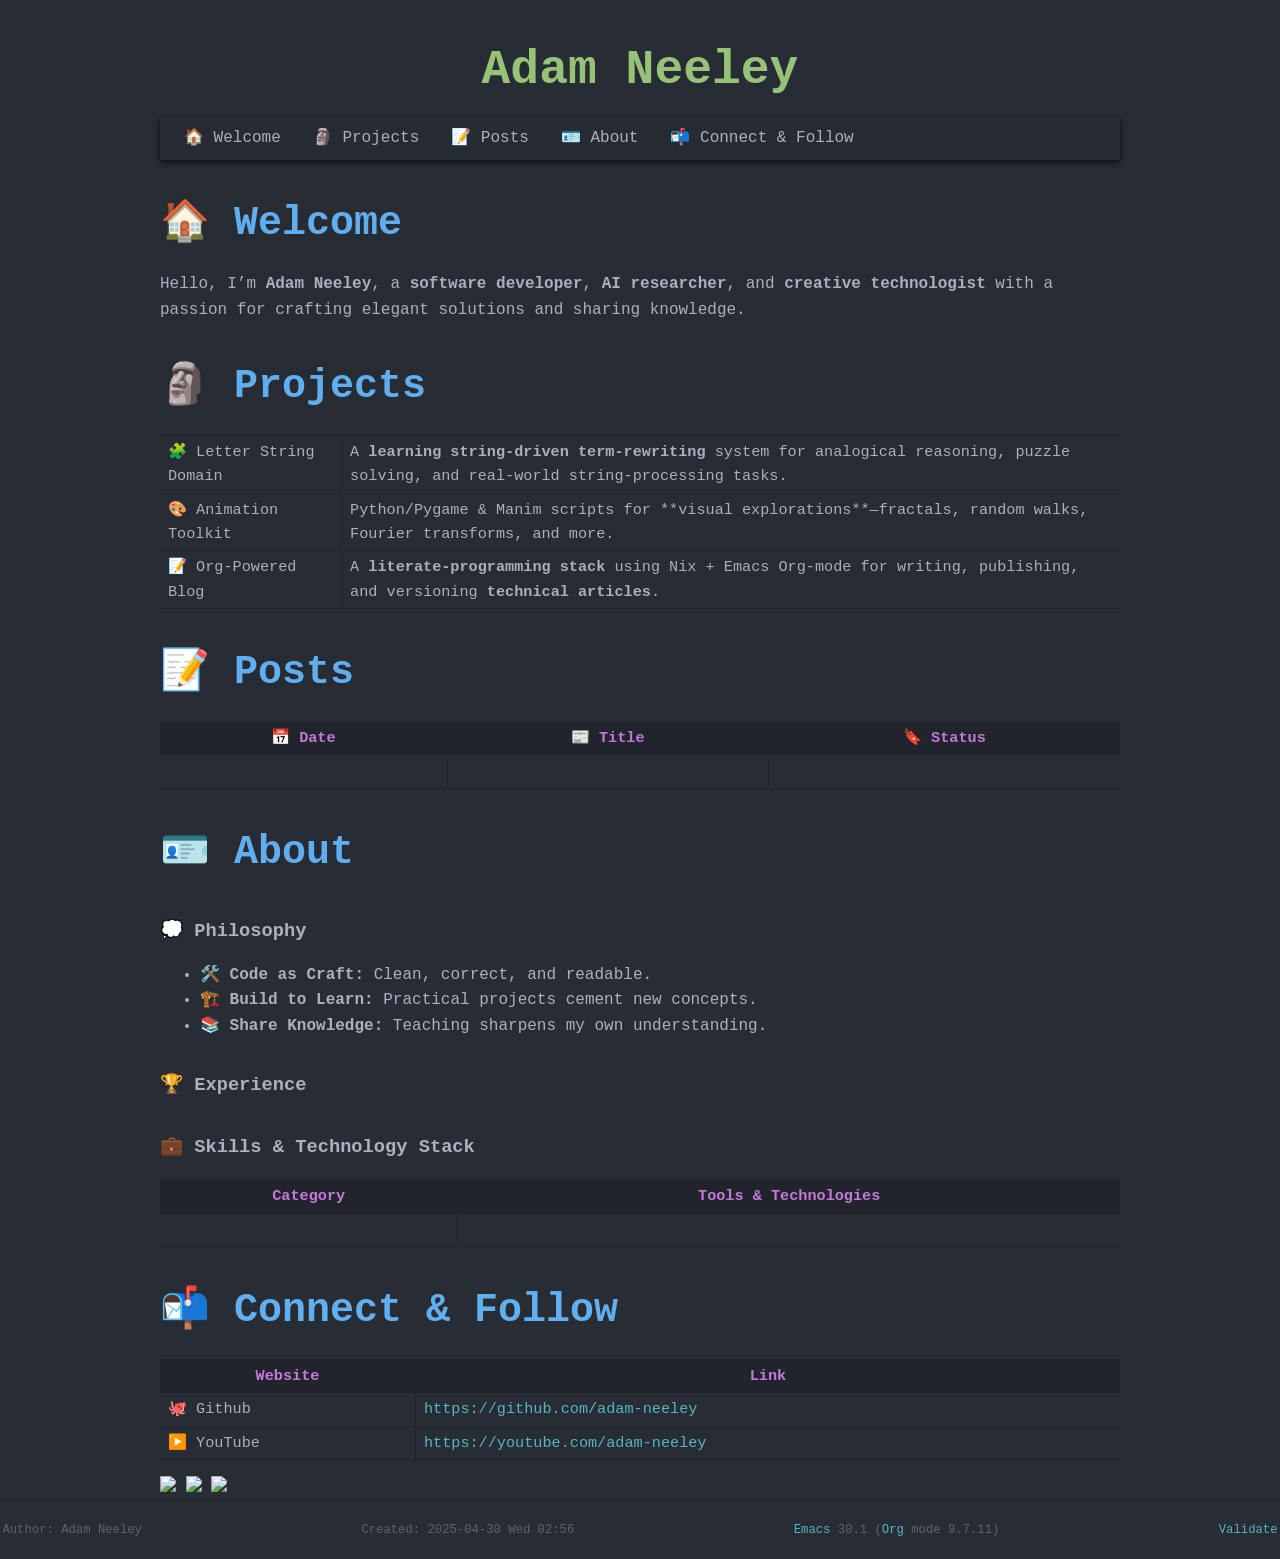
==== index.html @ ac8248bf "site: rebuild public/" ====
<?xml version="1.0" encoding="utf-8"?>
<!DOCTYPE html PUBLIC "-//W3C//DTD XHTML 1.0 Strict//EN"
"http://www.w3.org/TR/xhtml1/DTD/xhtml1-strict.dtd">
<html xmlns="http://www.w3.org/1999/xhtml" lang="en" xml:lang="en">
<head>
<!-- 2025-04-30 Wed 02:56 -->
<meta http-equiv="Content-Type" content="text/html;charset=utf-8" />
<meta name="viewport" content="width=device-width, initial-scale=1" />
<title>Adam Neeley</title>
<meta name="author" content="Adam Neeley" />
<meta name="generator" content="Org Mode" />
<style type="text/css">
  #content { max-width: 60em; margin: auto; }
  .title  { text-align: center;
             margin-bottom: .2em; }
  .subtitle { text-align: center;
              font-size: medium;
              font-weight: bold;
              margin-top:0; }
  .todo   { font-family: monospace; color: red; }
  .done   { font-family: monospace; color: green; }
  .priority { font-family: monospace; color: orange; }
  .tag    { background-color: #eee; font-family: monospace;
            padding: 2px; font-size: 80%; font-weight: normal; }
  .timestamp { color: #bebebe; }
  .timestamp-kwd { color: #5f9ea0; }
  .org-right  { margin-left: auto; margin-right: 0px;  text-align: right; }
  .org-left   { margin-left: 0px;  margin-right: auto; text-align: left; }
  .org-center { margin-left: auto; margin-right: auto; text-align: center; }
  .underline { text-decoration: underline; }
  #postamble p, #preamble p { font-size: 90%; margin: .2em; }
  p.verse { margin-left: 3%; }
  pre {
    border: 1px solid #e6e6e6;
    border-radius: 3px;
    background-color: #f2f2f2;
    padding: 8pt;
    font-family: monospace;
    overflow: auto;
    margin: 1.2em;
  }
  pre.src {
    position: relative;
    overflow: auto;
  }
  pre.src:before {
    display: none;
    position: absolute;
    top: -8px;
    right: 12px;
    padding: 3px;
    color: #555;
    background-color: #f2f2f299;
  }
  pre.src:hover:before { display: inline; margin-top: 14px;}
  /* Languages per Org manual */
  pre.src-asymptote:before { content: 'Asymptote'; }
  pre.src-awk:before { content: 'Awk'; }
  pre.src-authinfo::before { content: 'Authinfo'; }
  pre.src-C:before { content: 'C'; }
  /* pre.src-C++ doesn't work in CSS */
  pre.src-clojure:before { content: 'Clojure'; }
  pre.src-css:before { content: 'CSS'; }
  pre.src-D:before { content: 'D'; }
  pre.src-ditaa:before { content: 'ditaa'; }
  pre.src-dot:before { content: 'Graphviz'; }
  pre.src-calc:before { content: 'Emacs Calc'; }
  pre.src-emacs-lisp:before { content: 'Emacs Lisp'; }
  pre.src-fortran:before { content: 'Fortran'; }
  pre.src-gnuplot:before { content: 'gnuplot'; }
  pre.src-haskell:before { content: 'Haskell'; }
  pre.src-hledger:before { content: 'hledger'; }
  pre.src-java:before { content: 'Java'; }
  pre.src-js:before { content: 'Javascript'; }
  pre.src-latex:before { content: 'LaTeX'; }
  pre.src-ledger:before { content: 'Ledger'; }
  pre.src-lisp:before { content: 'Lisp'; }
  pre.src-lilypond:before { content: 'Lilypond'; }
  pre.src-lua:before { content: 'Lua'; }
  pre.src-matlab:before { content: 'MATLAB'; }
  pre.src-mscgen:before { content: 'Mscgen'; }
  pre.src-ocaml:before { content: 'Objective Caml'; }
  pre.src-octave:before { content: 'Octave'; }
  pre.src-org:before { content: 'Org mode'; }
  pre.src-oz:before { content: 'OZ'; }
  pre.src-plantuml:before { content: 'Plantuml'; }
  pre.src-processing:before { content: 'Processing.js'; }
  pre.src-python:before { content: 'Python'; }
  pre.src-R:before { content: 'R'; }
  pre.src-ruby:before { content: 'Ruby'; }
  pre.src-sass:before { content: 'Sass'; }
  pre.src-scheme:before { content: 'Scheme'; }
  pre.src-screen:before { content: 'Gnu Screen'; }
  pre.src-sed:before { content: 'Sed'; }
  pre.src-sh:before { content: 'shell'; }
  pre.src-sql:before { content: 'SQL'; }
  pre.src-sqlite:before { content: 'SQLite'; }
  /* additional languages in org.el's org-babel-load-languages alist */
  pre.src-forth:before { content: 'Forth'; }
  pre.src-io:before { content: 'IO'; }
  pre.src-J:before { content: 'J'; }
  pre.src-makefile:before { content: 'Makefile'; }
  pre.src-maxima:before { content: 'Maxima'; }
  pre.src-perl:before { content: 'Perl'; }
  pre.src-picolisp:before { content: 'Pico Lisp'; }
  pre.src-scala:before { content: 'Scala'; }
  pre.src-shell:before { content: 'Shell Script'; }
  pre.src-ebnf2ps:before { content: 'ebfn2ps'; }
  /* additional language identifiers per "defun org-babel-execute"
       in ob-*.el */
  pre.src-cpp:before  { content: 'C++'; }
  pre.src-abc:before  { content: 'ABC'; }
  pre.src-coq:before  { content: 'Coq'; }
  pre.src-groovy:before  { content: 'Groovy'; }
  /* additional language identifiers from org-babel-shell-names in
     ob-shell.el: ob-shell is the only babel language using a lambda to put
     the execution function name together. */
  pre.src-bash:before  { content: 'bash'; }
  pre.src-csh:before  { content: 'csh'; }
  pre.src-ash:before  { content: 'ash'; }
  pre.src-dash:before  { content: 'dash'; }
  pre.src-ksh:before  { content: 'ksh'; }
  pre.src-mksh:before  { content: 'mksh'; }
  pre.src-posh:before  { content: 'posh'; }
  /* Additional Emacs modes also supported by the LaTeX listings package */
  pre.src-ada:before { content: 'Ada'; }
  pre.src-asm:before { content: 'Assembler'; }
  pre.src-caml:before { content: 'Caml'; }
  pre.src-delphi:before { content: 'Delphi'; }
  pre.src-html:before { content: 'HTML'; }
  pre.src-idl:before { content: 'IDL'; }
  pre.src-mercury:before { content: 'Mercury'; }
  pre.src-metapost:before { content: 'MetaPost'; }
  pre.src-modula-2:before { content: 'Modula-2'; }
  pre.src-pascal:before { content: 'Pascal'; }
  pre.src-ps:before { content: 'PostScript'; }
  pre.src-prolog:before { content: 'Prolog'; }
  pre.src-simula:before { content: 'Simula'; }
  pre.src-tcl:before { content: 'tcl'; }
  pre.src-tex:before { content: 'TeX'; }
  pre.src-plain-tex:before { content: 'Plain TeX'; }
  pre.src-verilog:before { content: 'Verilog'; }
  pre.src-vhdl:before { content: 'VHDL'; }
  pre.src-xml:before { content: 'XML'; }
  pre.src-nxml:before { content: 'XML'; }
  /* add a generic configuration mode; LaTeX export needs an additional
     (add-to-list 'org-latex-listings-langs '(conf " ")) in .emacs */
  pre.src-conf:before { content: 'Configuration File'; }

  table { border-collapse:collapse; }
  caption.t-above { caption-side: top; }
  caption.t-bottom { caption-side: bottom; }
  td, th { vertical-align:top;  }
  th.org-right  { text-align: center;  }
  th.org-left   { text-align: center;   }
  th.org-center { text-align: center; }
  td.org-right  { text-align: right;  }
  td.org-left   { text-align: left;   }
  td.org-center { text-align: center; }
  dt { font-weight: bold; }
  .footpara { display: inline; }
  .footdef  { margin-bottom: 1em; }
  .figure { padding: 1em; }
  .figure p { text-align: center; }
  .equation-container {
    display: table;
    text-align: center;
    width: 100%;
  }
  .equation {
    vertical-align: middle;
  }
  .equation-label {
    display: table-cell;
    text-align: right;
    vertical-align: middle;
  }
  .inlinetask {
    padding: 10px;
    border: 2px solid gray;
    margin: 10px;
    background: #ffffcc;
  }
  #org-div-home-and-up
   { text-align: right; font-size: 70%; white-space: nowrap; }
  textarea { overflow-x: auto; }
  .linenr { font-size: smaller }
  .code-highlighted { background-color: #ffff00; }
  .org-info-js_info-navigation { border-style: none; }
  #org-info-js_console-label
    { font-size: 10px; font-weight: bold; white-space: nowrap; }
  .org-info-js_search-highlight
    { background-color: #ffff00; color: #000000; font-weight: bold; }
  .org-svg { }
</style>
<link rel="stylesheet" href="assets/style.css" />
</head>
<body>
<div id="content" class="content">
<h1 class="title">Adam Neeley</h1>
<div id="table-of-contents" role="doc-toc">
<h2>Table of Contents</h2>
<div id="text-table-of-contents" role="doc-toc">
<ul>
<li><a href="#welcome">🏠 Welcome</a></li>
<li><a href="#projects">🗿 Projects</a></li>
<li><a href="#posts">📝 Posts</a></li>
<li><a href="#about">🪪 About</a>
<ul>
<li><a href="#philosophy">💭 Philosophy</a></li>
<li><a href="#experience">🏆 Experience</a></li>
<li><a href="#skills-technology-stack">💼 Skills &amp; Technology Stack</a></li>
</ul>
</li>
<li><a href="#connect-follow">📬 Connect &amp; Follow</a></li>
</ul>
</div>
</div>
<div id="outline-container-welcome" class="outline-2">
<h2 id="welcome">🏠 Welcome</h2>
<div class="outline-text-2" id="text-welcome">
<p>
Hello, I’m <b><b>Adam Neeley</b></b>, a <b><b>software developer</b></b>, <b><b>AI researcher</b></b>, and <b><b>creative technologist</b></b> with a passion for crafting elegant solutions and sharing knowledge.
</p>
</div>
</div>
<div id="outline-container-projects" class="outline-2">
<h2 id="projects">🗿 Projects</h2>
<div class="outline-text-2" id="text-projects">
<table border="2" cellspacing="0" cellpadding="6" rules="groups" frame="hsides">


<colgroup>
<col  class="org-left" />

<col  class="org-left" />
</colgroup>
<tbody>
<tr>
<td class="org-left">🧩 Letter String Domain</td>
<td class="org-left">A <b><b>learning string‑driven term‑rewriting</b></b> system for analogical reasoning, puzzle solving, and real‑world string‑processing tasks.</td>
</tr>

<tr>
<td class="org-left">🎨 Animation Toolkit</td>
<td class="org-left">Python/Pygame &amp; Manim scripts for **visual explorations**—fractals, random walks, Fourier transforms, and more.</td>
</tr>

<tr>
<td class="org-left">📝 Org‑Powered Blog</td>
<td class="org-left">A <b><b>literate‑programming stack</b></b> using Nix + Emacs Org‑mode for writing, publishing, and versioning <b><b>technical articles</b></b>.</td>
</tr>
</tbody>
</table>
</div>
</div>
<div id="outline-container-posts" class="outline-2">
<h2 id="posts">📝 Posts</h2>
<div class="outline-text-2" id="text-posts">
<table border="2" cellspacing="0" cellpadding="6" rules="groups" frame="hsides">


<colgroup>
<col  class="org-left" />

<col  class="org-left" />

<col  class="org-left" />
</colgroup>
<thead>
<tr>
<th scope="col" class="org-left">📅 Date</th>
<th scope="col" class="org-left">📰 Title</th>
<th scope="col" class="org-left">🔖 Status</th>
</tr>
</thead>
<tbody>
<tr>
<td class="org-left">&#xa0;</td>
<td class="org-left">&#xa0;</td>
<td class="org-left">&#xa0;</td>
</tr>
</tbody>
</table>
</div>
</div>
<div id="outline-container-about" class="outline-2">
<h2 id="about">🪪 About</h2>
<div class="outline-text-2" id="text-about">
</div>
<div id="outline-container-philosophy" class="outline-3">
<h3 id="philosophy">💭 Philosophy</h3>
<div class="outline-text-3" id="text-philosophy">
<ul class="org-ul">
<li>🛠️ <b><b>Code as Craft:</b></b> Clean, correct, and readable.</li>
<li>🏗️ <b><b>Build to Learn:</b></b> Practical projects cement new concepts.</li>
<li>📚 <b><b>Share Knowledge:</b></b> Teaching sharpens my own understanding.</li>
</ul>
</div>
</div>
<div id="outline-container-experience" class="outline-3">
<h3 id="experience">🏆 Experience</h3>
<div class="outline-text-3" id="text-experience">
</div>
</div>
<div id="outline-container-skills-technology-stack" class="outline-3">
<h3 id="skills-technology-stack">💼 Skills &amp; Technology Stack</h3>
<div class="outline-text-3" id="text-skills-technology-stack">
<table border="2" cellspacing="0" cellpadding="6" rules="groups" frame="hsides">


<colgroup>
<col  class="org-left" />

<col  class="org-left" />
</colgroup>
<thead>
<tr>
<th scope="col" class="org-left">Category</th>
<th scope="col" class="org-left">Tools &amp; Technologies</th>
</tr>
</thead>
<tbody>
<tr>
<td class="org-left">&#xa0;</td>
<td class="org-left">&#xa0;</td>
</tr>
</tbody>
</table>
</div>
</div>
</div>
<div id="outline-container-connect-follow" class="outline-2">
<h2 id="connect-follow">📬 Connect &amp; Follow</h2>
<div class="outline-text-2" id="text-connect-follow">
<table border="2" cellspacing="0" cellpadding="6" rules="groups" frame="hsides">


<colgroup>
<col  class="org-left" />

<col  class="org-left" />
</colgroup>
<thead>
<tr>
<th scope="col" class="org-left">Website</th>
<th scope="col" class="org-left">Link</th>
</tr>
</thead>
<tbody>
<tr>
<td class="org-left">🐙 Github</td>
<td class="org-left"><a href="https://github.com/adam-neeley">https://github.com/adam-neeley</a></td>
</tr>

<tr>
<td class="org-left">▶️ YouTube</td>
<td class="org-left"><a href="https://youtube.com/adam-neeley">https://youtube.com/adam-neeley</a></td>
</tr>
</tbody>
</table>

<div class="badges">
  <a href="https://github.com/adam-neeley"><img src="https://img.shields.io/badge/GitHub-Profile-181717?logo=github"></a>
  <a href="https://youtube.com/adam-neeley"><img src="https://img.shields.io/badge/YouTube-Channel-FF0000?logo=youtube"></a>
  <a href="https://linkedin.com/in/adam-neeley"><img src="https://img.shields.io/badge/LinkedIn-Connect-0A66C2?logo=linkedin"></a>
</div>
</div>
</div>
</div>
<div id="postamble" class="status">
<p class="author">Author: Adam Neeley</p>
<p class="date">Created: 2025-04-30 Wed 02:56</p>
<p class="creator"><a href="https://www.gnu.org/software/emacs/">Emacs</a> 30.1 (<a href="https://orgmode.org">Org</a> mode 9.7.11)</p>
<p class="validation"><a href="https://validator.w3.org/check?uri=referer">Validate</a></p>
</div>
</body>
</html>
---- assets/style.css ----
/* style.css — Modernized professional theme with refined palette */

:root {
  /* Base Color Palette (One Dark-inspired) */
  --bg: #282c34;
  --fg: #abb2bf;
  --black: #21252b;
  --red: #e06c75;
  --green: #98c379;
  --yellow: #e5c07b;
  --blue: #61afef;
  --magenta: #c678dd;
  --cyan: #56b6c2;
  --white: #ffffff;
  --gray: #5c6370;

  /* Accent & transitions */
  --accent: #61afef;
  --selection-bg: rgba(97, 175, 239, 0.2);
  --transition-speed: 0.2s;

  /* Spacing */
  --space-xs: 0.25rem;
  --space-sm: 0.5rem;
  --space-md: 1rem;
  --space-lg: 2rem;

  /* Typography */
  --font-mono: "Source Code Pro", Consolas, "Courier New", monospace;
  --flow-spacing: clamp(1rem, 2vw + 0.5rem, 2rem);
}

/* Base Page Styles */
html, body {
  margin: 0;
  padding: 0;
  background: var(--bg);
  color: var(--fg);
  font-family: var(--font-mono);
  line-height: 1.6;
  scroll-behavior: smooth;
  overflow-x: hidden;
}

/* Headings */
h1, h2, h3 {
  margin: var(--flow-spacing) 0 var(--space-sm);
  font-weight: 600;
  scroll-margin-top: var(--space-lg);
}
h1 { color: var(--green); font-size: clamp(1.75rem, 4vw + 1rem, 3rem); }
h2 { color: var(--blue); font-size: clamp(1.5rem, 3vw + 0.75rem, 2.5rem); }

/* Links & Interactions */
a {
  color: var(--cyan);
  text-decoration: none;
  transition: color var(--transition-speed) ease;
}
a:hover, a:focus {
  color: var(--accent);
  text-decoration: underline;
  outline: none;
}

/* Code Blocks & Inline Code */
pre {
  background: var(--black);
  color: var(--fg);
  padding: var(--space-md);
  margin: var(--flow-spacing) 0;
  overflow-x: auto;
  border-left: 4px solid var(--accent);
  border-radius: 6px;
}
code {
  background: var(--black);
  padding: var(--space-xs) var(--space-sm);
  border-radius: 4px;
  font-size: 0.95em;
}

/* Blockquotes */
blockquote {
  margin: var(--space-md) 0;
  padding: var(--space-sm) var(--space-md);
  border-left: 4px solid var(--green);
  background: rgba(152, 195, 121, 0.1);
  color: var(--green);
  border-radius: 4px;
}

/* Tables */
table {
  width: 100%;
  margin: var(--space-md) 0;
  border-collapse: collapse;
  font-size: 0.95em;
}
th, td {
  padding: var(--space-xs) var(--space-sm);
  border: 1px solid var(--black);
  text-align: left;
}
th { background: var(--black); color: var(--magenta); }

/* Forms */
input, textarea, select, button {
  font-family: var(--font-mono);
  background: var(--black);
  color: var(--fg);
  border: 1px solid var(--gray);
  padding: var(--space-xs) var(--space-sm);
  border-radius: 4px;
  transition: border-color var(--transition-speed) ease, background var(--transition-speed) ease;
}
input:focus, textarea:focus, select:focus, button:focus {
  outline: none;
  border-color: var(--accent);
  background: var(--selection-bg);
}
input[type="checkbox"], input[type="radio"] { accent-color: var(--accent); }

/* Selection & Scrollbar */
::selection { background: var(--selection-bg); }
::-webkit-scrollbar { width: 8px; height: 8px; }
::-webkit-scrollbar-track { background: var(--black); }
::-webkit-scrollbar-thumb { background: var(--gray); border-radius: 4px; }
::-webkit-scrollbar-thumb:hover { background: var(--accent); }

/* Scanline Overlay */
body::after {
  content: "";
  position: fixed;
  inset: 0;
  pointer-events: none;
  background: repeating-linear-gradient(
    to bottom,
    transparent,
    transparent 1px,
    rgba(0, 0, 0, 0.05) 2px
  );
  mix-blend-mode: overlay;
  z-index: 9999;
}

/* Fixed TOC */
#table-of-contents {
  position: sticky;
  top: 0;
  width: 100%;
  background: rgba(40, 44, 52, 0.95);
  backdrop-filter: saturate(150%) blur(4px);
  box-shadow: 0 2px 6px rgba(0,0,0,0.8);
  z-index: 1000;
  overflow: visible; /* ensure submenu is visible */
}
#table-of-contents ul {
  display: flex;
  gap: var(--space-md);
  margin: 0;
  padding: var(--space-sm) var(--space-md);
  list-style: none;
  /* overflow: hidden; /\* top-level only *\/ */
  white-space: nowrap;
}
#table-of-contents a {
  padding: var(--space-xs) var(--space-sm);
  border-radius: 4px;
  color: var(--fg);
  white-space: nowrap;
  transition: background var(--transition-speed) ease, color var(--transition-speed) ease;
}
#table-of-contents a:hover, #table-of-contents a:focus {
  background: var(--accent);
  color: var(--black);
}

#table-of-contents h2 {
display: none;
}
#table-of-contents li { position: relative; }
#table-of-contents li ul {
  display: none;
  position: absolute;
  top: 100%; left: 0;
  background: var(--bg);
  border-radius: 4px;
  box-shadow: 0 2px 6px rgba(0,0,0,0.8);
  list-style: none;
  padding: var(--space-sm) 0;
  margin: 0;
  min-width: 200px;
  overflow: visible;
  z-index: 1001;
}
#table-of-contents li:hover > ul, #table-of-contents li:focus-within > ul {
  display: block;
}
#table-of-contents li ul a {
  display: block;
  padding: var(--space-xs) var(--space-md);
  color: var(--fg);
}

/* Footer/Postamble */
#postamble {
  display: flex;
  justify-content: space-between;
  padding: var(--space-md) 0;
  border-top: 1px solid var(--black);
  color: var(--gray);
  font-size: 0.85em;
}
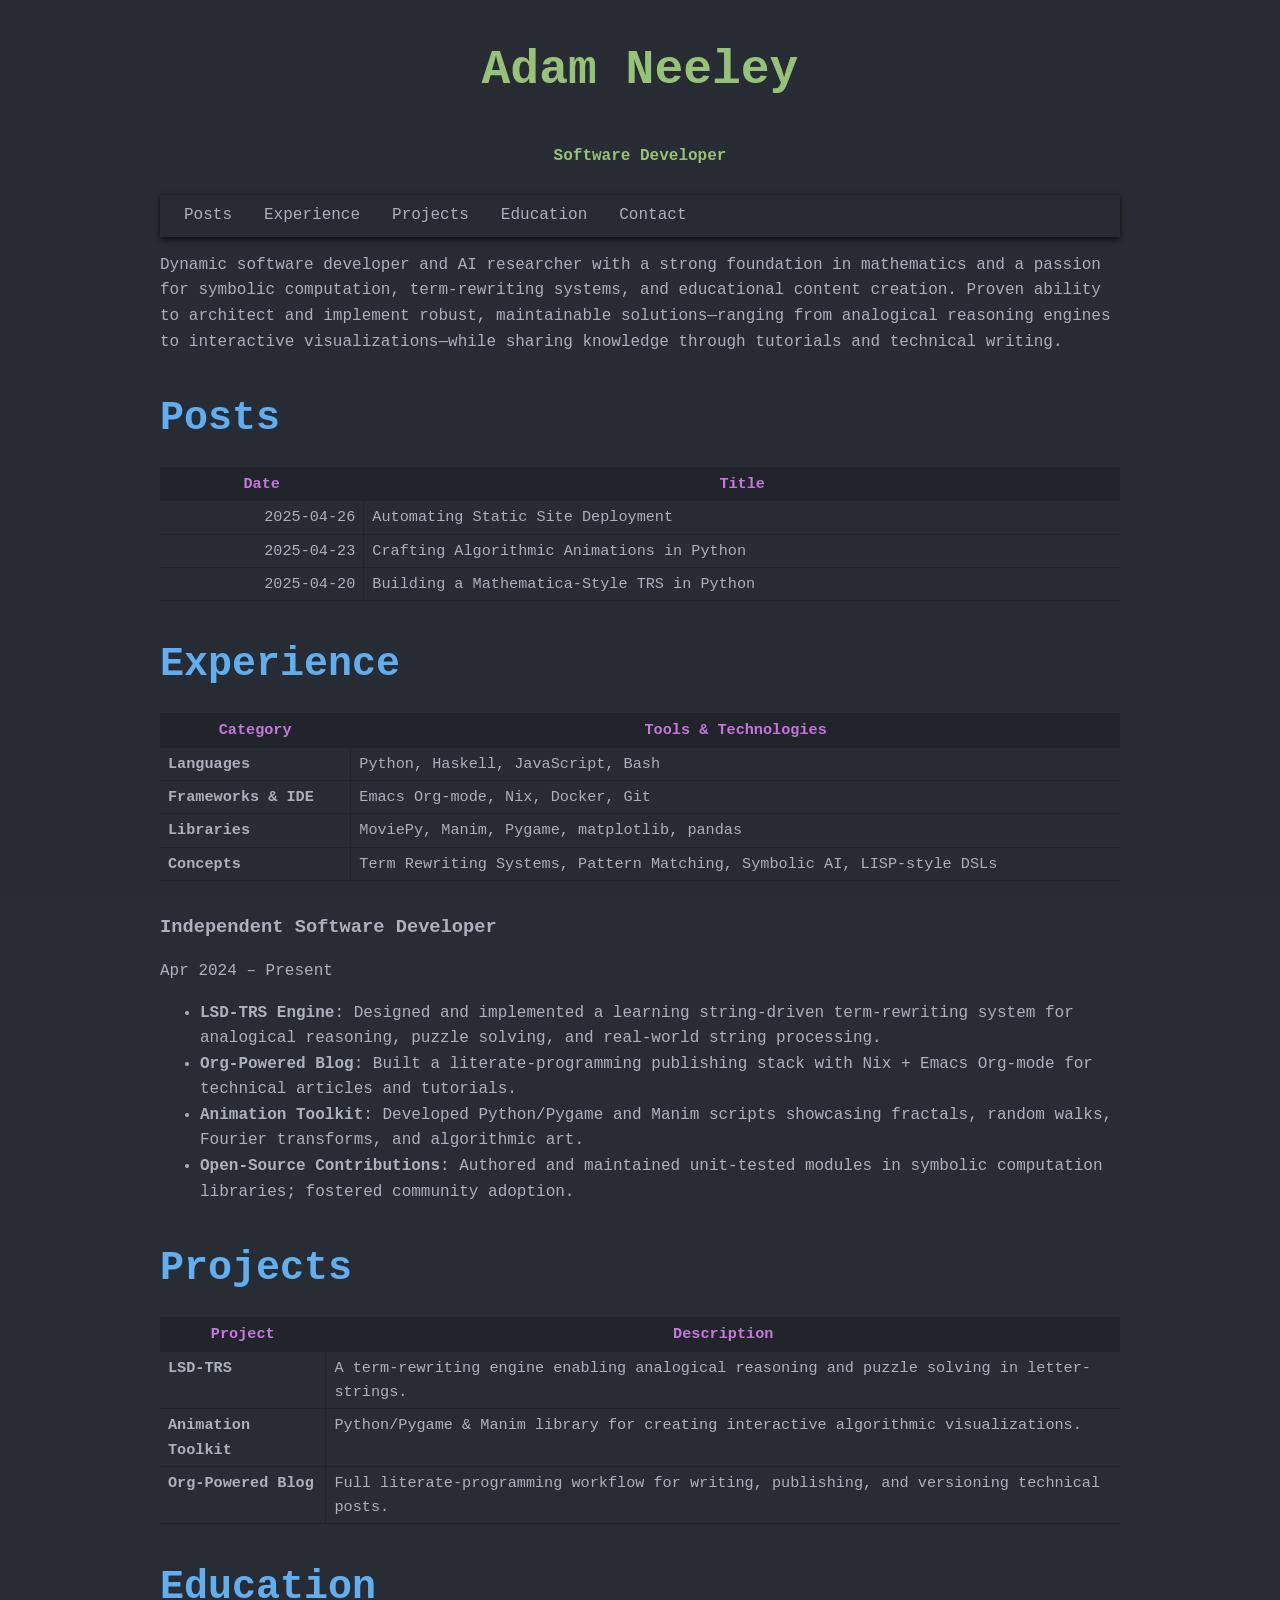
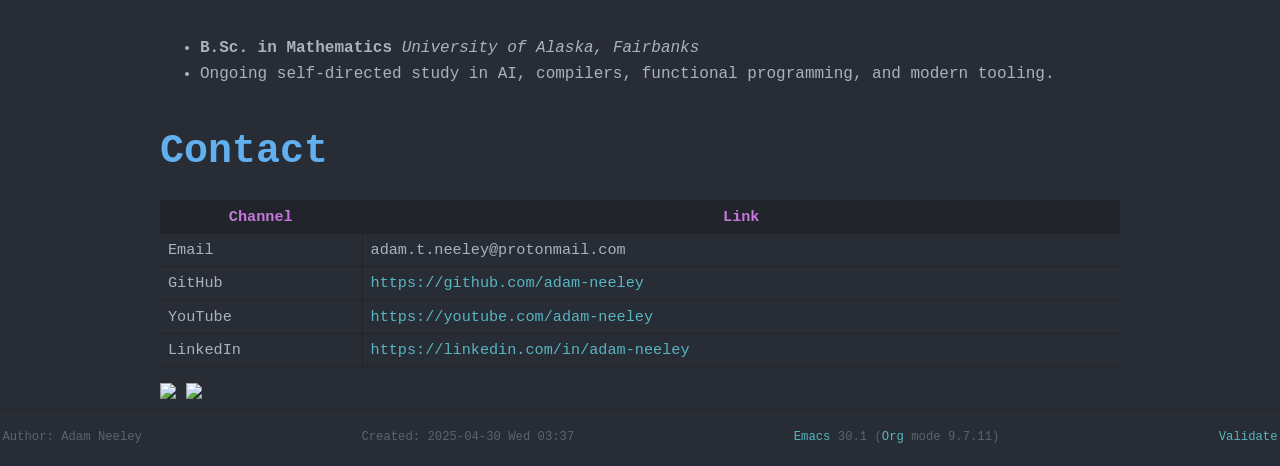
==== commit 9b8f4320: "update" ====
--- a/index.html
+++ b/index.html
@@ -3,7 +3,7 @@
 "http://www.w3.org/TR/xhtml1/DTD/xhtml1-strict.dtd">
 <html xmlns="http://www.w3.org/1999/xhtml" lang="en" xml:lang="en">
 <head>
-<!-- 2025-04-30 Wed 02:56 -->
+<!-- 2025-04-30 Wed 03:37 -->
 <meta http-equiv="Content-Type" content="text/html;charset=utf-8" />
 <meta name="viewport" content="width=device-width, initial-scale=1" />
 <title>Adam Neeley</title>
@@ -197,35 +197,122 @@
 </head>
 <body>
 <div id="content" class="content">
-<h1 class="title">Adam Neeley</h1>
+<h1 class="title">Adam Neeley
+<br />
+<span class="subtitle">Software Developer</span>
+</h1>
 <div id="table-of-contents" role="doc-toc">
 <h2>Table of Contents</h2>
 <div id="text-table-of-contents" role="doc-toc">
 <ul>
-<li><a href="#welcome">🏠 Welcome</a></li>
-<li><a href="#projects">🗿 Projects</a></li>
-<li><a href="#posts">📝 Posts</a></li>
-<li><a href="#about">🪪 About</a>
+<li><a href="#posts">Posts</a></li>
+<li><a href="#experience">Experience</a>
 <ul>
-<li><a href="#philosophy">💭 Philosophy</a></li>
-<li><a href="#experience">🏆 Experience</a></li>
-<li><a href="#skills-technology-stack">💼 Skills &amp; Technology Stack</a></li>
+<li><a href="#org0b3ebdc">Independent Software Developer</a></li>
 </ul>
 </li>
-<li><a href="#connect-follow">📬 Connect &amp; Follow</a></li>
+<li><a href="#projects">Projects</a></li>
+<li><a href="#education">Education</a></li>
+<li><a href="#contact">Contact</a></li>
 </ul>
 </div>
 </div>
-<div id="outline-container-welcome" class="outline-2">
-<h2 id="welcome">🏠 Welcome</h2>
-<div class="outline-text-2" id="text-welcome">
 <p>
-Hello, I’m <b><b>Adam Neeley</b></b>, a <b><b>software developer</b></b>, <b><b>AI researcher</b></b>, and <b><b>creative technologist</b></b> with a passion for crafting elegant solutions and sharing knowledge.
+Dynamic software developer and AI researcher with a strong foundation in mathematics and a passion for symbolic computation, term-rewriting systems, and educational content creation. Proven ability to architect and implement robust, maintainable solutions—ranging from analogical reasoning engines to interactive visualizations—while sharing knowledge through tutorials and technical writing.
 </p>
+<div id="outline-container-posts" class="outline-2">
+<h2 id="posts">Posts</h2>
+<div class="outline-text-2" id="text-posts">
+<table border="2" cellspacing="0" cellpadding="6" rules="groups" frame="hsides">
+
+
+<colgroup>
+<col  class="org-right" />
+
+<col  class="org-left" />
+</colgroup>
+<thead>
+<tr>
+<th scope="col" class="org-right">Date</th>
+<th scope="col" class="org-left">Title</th>
+</tr>
+</thead>
+<tbody>
+<tr>
+<td class="org-right">2025-04-26</td>
+<td class="org-left">Automating Static Site Deployment</td>
+</tr>
+
+<tr>
+<td class="org-right">2025-04-23</td>
+<td class="org-left">Crafting Algorithmic Animations in Python</td>
+</tr>
+
+<tr>
+<td class="org-right">2025-04-20</td>
+<td class="org-left">Building a Mathematica-Style TRS in Python</td>
+</tr>
+</tbody>
+</table>
+</div>
+</div>
+<div id="outline-container-experience" class="outline-2">
+<h2 id="experience">Experience</h2>
+<div class="outline-text-2" id="text-experience">
+<table border="2" cellspacing="0" cellpadding="6" rules="groups" frame="hsides">
+
+
+<colgroup>
+<col  class="org-left" />
+
+<col  class="org-left" />
+</colgroup>
+<thead>
+<tr>
+<th scope="col" class="org-left">Category</th>
+<th scope="col" class="org-left">Tools &amp; Technologies</th>
+</tr>
+</thead>
+<tbody>
+<tr>
+<td class="org-left"><b><b>Languages</b></b></td>
+<td class="org-left">Python, Haskell, JavaScript, Bash</td>
+</tr>
+
+<tr>
+<td class="org-left"><b><b>Frameworks &amp; IDE</b></b></td>
+<td class="org-left">Emacs Org-mode, Nix, Docker, Git</td>
+</tr>
+
+<tr>
+<td class="org-left"><b><b>Libraries</b></b></td>
+<td class="org-left">MoviePy, Manim, Pygame, matplotlib, pandas</td>
+</tr>
+
+<tr>
+<td class="org-left"><b><b>Concepts</b></b></td>
+<td class="org-left">Term Rewriting Systems, Pattern Matching, Symbolic AI, LISP-style DSLs</td>
+</tr>
+</tbody>
+</table>
+</div>
+<div id="outline-container-org0b3ebdc" class="outline-3">
+<h3 id="org0b3ebdc">Independent Software Developer</h3>
+<div class="outline-text-3" id="text-org0b3ebdc">
+<p>
+Apr 2024 – Present
+</p>
+<ul class="org-ul">
+<li><b><b>LSD-TRS Engine</b></b>: Designed and implemented a learning string-driven term-rewriting system for analogical reasoning, puzzle solving, and real-world string processing.</li>
+<li><b><b>Org-Powered Blog</b></b>: Built a literate-programming publishing stack with Nix + Emacs Org-mode for technical articles and tutorials.</li>
+<li><b><b>Animation Toolkit</b></b>: Developed Python/Pygame and Manim scripts showcasing fractals, random walks, Fourier transforms, and algorithmic art.</li>
+<li><b><b>Open-Source Contributions</b></b>: Authored and maintained unit-tested modules in symbolic computation libraries; fostered community adoption.</li>
+</ul>
+</div>
 </div>
 </div>
 <div id="outline-container-projects" class="outline-2">
-<h2 id="projects">🗿 Projects</h2>
+<h2 id="projects">Projects</h2>
 <div class="outline-text-2" id="text-projects">
 <table border="2" cellspacing="0" cellpadding="6" rules="groups" frame="hsides">
 
@@ -235,127 +322,76 @@
 
 <col  class="org-left" />
 </colgroup>
+<thead>
+<tr>
+<th scope="col" class="org-left">Project</th>
+<th scope="col" class="org-left">Description</th>
+</tr>
+</thead>
 <tbody>
 <tr>
-<td class="org-left">🧩 Letter String Domain</td>
-<td class="org-left">A <b><b>learning string‑driven term‑rewriting</b></b> system for analogical reasoning, puzzle solving, and real‑world string‑processing tasks.</td>
-</tr>
-
-<tr>
-<td class="org-left">🎨 Animation Toolkit</td>
-<td class="org-left">Python/Pygame &amp; Manim scripts for **visual explorations**—fractals, random walks, Fourier transforms, and more.</td>
-</tr>
-
-<tr>
-<td class="org-left">📝 Org‑Powered Blog</td>
-<td class="org-left">A <b><b>literate‑programming stack</b></b> using Nix + Emacs Org‑mode for writing, publishing, and versioning <b><b>technical articles</b></b>.</td>
+<td class="org-left"><b><b>LSD-TRS</b></b></td>
+<td class="org-left">A term-rewriting engine enabling analogical reasoning and puzzle solving in letter-strings.</td>
+</tr>
+
+<tr>
+<td class="org-left"><b><b>Animation Toolkit</b></b></td>
+<td class="org-left">Python/Pygame &amp; Manim library for creating interactive algorithmic visualizations.</td>
+</tr>
+
+<tr>
+<td class="org-left"><b><b>Org-Powered Blog</b></b></td>
+<td class="org-left">Full literate-programming workflow for writing, publishing, and versioning technical posts.</td>
 </tr>
 </tbody>
 </table>
 </div>
 </div>
-<div id="outline-container-posts" class="outline-2">
-<h2 id="posts">📝 Posts</h2>
-<div class="outline-text-2" id="text-posts">
+<div id="outline-container-education" class="outline-2">
+<h2 id="education">Education</h2>
+<div class="outline-text-2" id="text-education">
+<ul class="org-ul">
+<li><b><b>B.Sc. in Mathematics</b></b> <i>University of Alaska, Fairbanks</i></li>
+<li>Ongoing self-directed study in AI, compilers, functional programming, and modern tooling.</li>
+</ul>
+</div>
+</div>
+<div id="outline-container-contact" class="outline-2">
+<h2 id="contact">Contact</h2>
+<div class="outline-text-2" id="text-contact">
 <table border="2" cellspacing="0" cellpadding="6" rules="groups" frame="hsides">
 
 
 <colgroup>
-<col  class="org-left" />
-
 <col  class="org-left" />
 
 <col  class="org-left" />
 </colgroup>
 <thead>
 <tr>
-<th scope="col" class="org-left">📅 Date</th>
-<th scope="col" class="org-left">📰 Title</th>
-<th scope="col" class="org-left">🔖 Status</th>
+<th scope="col" class="org-left">Channel</th>
+<th scope="col" class="org-left">Link</th>
 </tr>
 </thead>
 <tbody>
 <tr>
-<td class="org-left">&#xa0;</td>
-<td class="org-left">&#xa0;</td>
-<td class="org-left">&#xa0;</td>
-</tr>
-</tbody>
-</table>
-</div>
-</div>
-<div id="outline-container-about" class="outline-2">
-<h2 id="about">🪪 About</h2>
-<div class="outline-text-2" id="text-about">
-</div>
-<div id="outline-container-philosophy" class="outline-3">
-<h3 id="philosophy">💭 Philosophy</h3>
-<div class="outline-text-3" id="text-philosophy">
-<ul class="org-ul">
-<li>🛠️ <b><b>Code as Craft:</b></b> Clean, correct, and readable.</li>
-<li>🏗️ <b><b>Build to Learn:</b></b> Practical projects cement new concepts.</li>
-<li>📚 <b><b>Share Knowledge:</b></b> Teaching sharpens my own understanding.</li>
-</ul>
-</div>
-</div>
-<div id="outline-container-experience" class="outline-3">
-<h3 id="experience">🏆 Experience</h3>
-<div class="outline-text-3" id="text-experience">
-</div>
-</div>
-<div id="outline-container-skills-technology-stack" class="outline-3">
-<h3 id="skills-technology-stack">💼 Skills &amp; Technology Stack</h3>
-<div class="outline-text-3" id="text-skills-technology-stack">
-<table border="2" cellspacing="0" cellpadding="6" rules="groups" frame="hsides">
-
-
-<colgroup>
-<col  class="org-left" />
-
-<col  class="org-left" />
-</colgroup>
-<thead>
-<tr>
-<th scope="col" class="org-left">Category</th>
-<th scope="col" class="org-left">Tools &amp; Technologies</th>
-</tr>
-</thead>
-<tbody>
-<tr>
-<td class="org-left">&#xa0;</td>
-<td class="org-left">&#xa0;</td>
-</tr>
-</tbody>
-</table>
-</div>
-</div>
-</div>
-<div id="outline-container-connect-follow" class="outline-2">
-<h2 id="connect-follow">📬 Connect &amp; Follow</h2>
-<div class="outline-text-2" id="text-connect-follow">
-<table border="2" cellspacing="0" cellpadding="6" rules="groups" frame="hsides">
-
-
-<colgroup>
-<col  class="org-left" />
-
-<col  class="org-left" />
-</colgroup>
-<thead>
-<tr>
-<th scope="col" class="org-left">Website</th>
-<th scope="col" class="org-left">Link</th>
-</tr>
-</thead>
-<tbody>
-<tr>
-<td class="org-left">🐙 Github</td>
+<td class="org-left">Email</td>
+<td class="org-left">adam.t.neeley@protonmail.com</td>
+</tr>
+
+<tr>
+<td class="org-left">GitHub</td>
 <td class="org-left"><a href="https://github.com/adam-neeley">https://github.com/adam-neeley</a></td>
 </tr>
 
 <tr>
-<td class="org-left">▶️ YouTube</td>
+<td class="org-left">YouTube</td>
 <td class="org-left"><a href="https://youtube.com/adam-neeley">https://youtube.com/adam-neeley</a></td>
+</tr>
+
+<tr>
+<td class="org-left">LinkedIn</td>
+<td class="org-left"><a href="https://linkedin.com/in/adam-neeley">https://linkedin.com/in/adam-neeley</a></td>
 </tr>
 </tbody>
 </table>
@@ -363,14 +399,13 @@
 <div class="badges">
   <a href="https://github.com/adam-neeley"><img src="https://img.shields.io/badge/GitHub-Profile-181717?logo=github"></a>
   <a href="https://youtube.com/adam-neeley"><img src="https://img.shields.io/badge/YouTube-Channel-FF0000?logo=youtube"></a>
-  <a href="https://linkedin.com/in/adam-neeley"><img src="https://img.shields.io/badge/LinkedIn-Connect-0A66C2?logo=linkedin"></a>
 </div>
 </div>
 </div>
 </div>
 <div id="postamble" class="status">
 <p class="author">Author: Adam Neeley</p>
-<p class="date">Created: 2025-04-30 Wed 02:56</p>
+<p class="date">Created: 2025-04-30 Wed 03:37</p>
 <p class="creator"><a href="https://www.gnu.org/software/emacs/">Emacs</a> 30.1 (<a href="https://orgmode.org">Org</a> mode 9.7.11)</p>
 <p class="validation"><a href="https://validator.w3.org/check?uri=referer">Validate</a></p>
 </div>
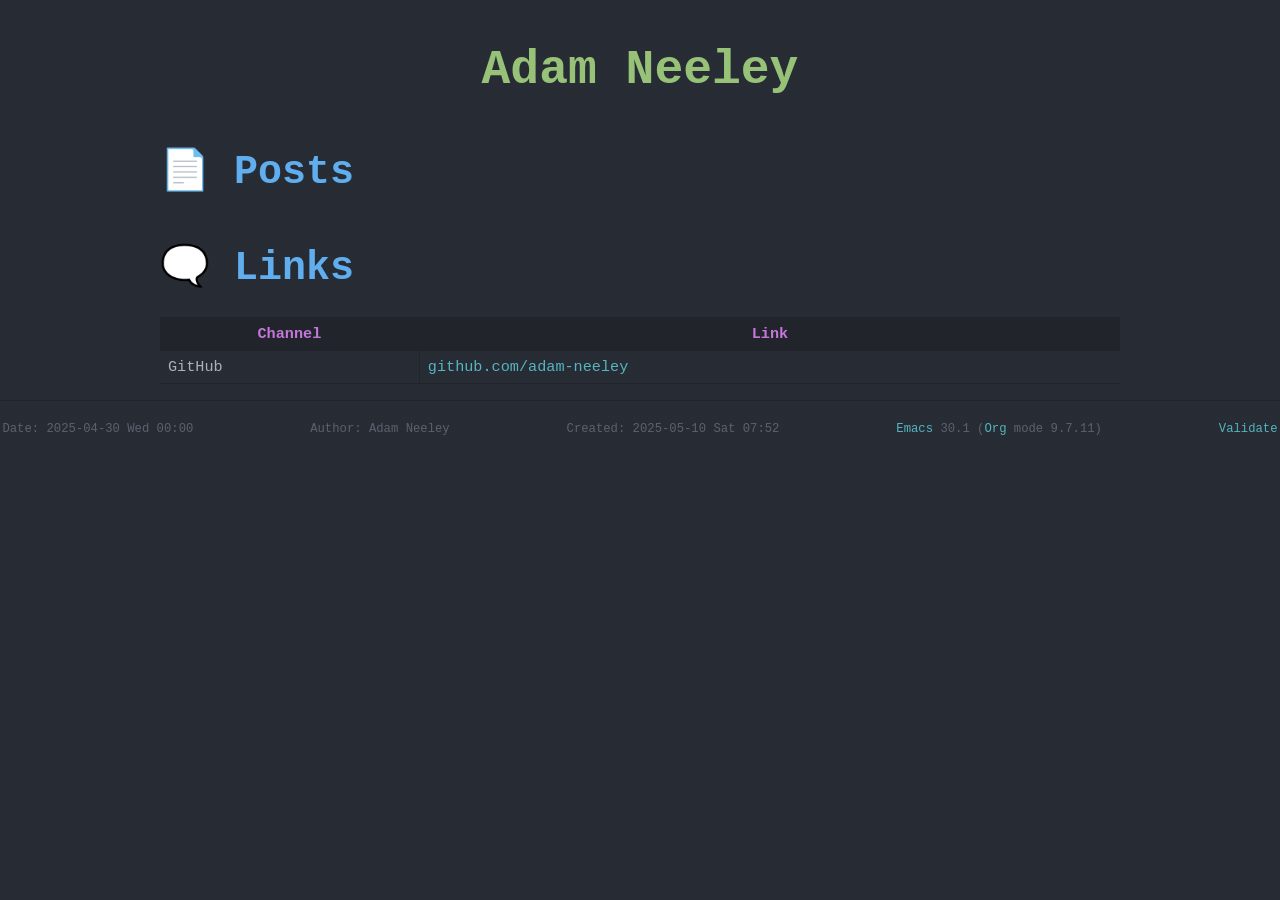
==== commit 9244f835: "update" ====
--- a/index.html
+++ b/index.html
@@ -3,7 +3,7 @@
 "http://www.w3.org/TR/xhtml1/DTD/xhtml1-strict.dtd">
 <html xmlns="http://www.w3.org/1999/xhtml" lang="en" xml:lang="en">
 <head>
-<!-- 2025-04-30 Wed 03:37 -->
+<!-- 2025-05-10 Sat 07:52 -->
 <meta http-equiv="Content-Type" content="text/html;charset=utf-8" />
 <meta name="viewport" content="width=device-width, initial-scale=1" />
 <title>Adam Neeley</title>
@@ -197,168 +197,14 @@
 </head>
 <body>
 <div id="content" class="content">
-<h1 class="title">Adam Neeley
-<br />
-<span class="subtitle">Software Developer</span>
-</h1>
-<div id="table-of-contents" role="doc-toc">
-<h2>Table of Contents</h2>
-<div id="text-table-of-contents" role="doc-toc">
-<ul>
-<li><a href="#posts">Posts</a></li>
-<li><a href="#experience">Experience</a>
-<ul>
-<li><a href="#org0b3ebdc">Independent Software Developer</a></li>
-</ul>
-</li>
-<li><a href="#projects">Projects</a></li>
-<li><a href="#education">Education</a></li>
-<li><a href="#contact">Contact</a></li>
-</ul>
-</div>
-</div>
-<p>
-Dynamic software developer and AI researcher with a strong foundation in mathematics and a passion for symbolic computation, term-rewriting systems, and educational content creation. Proven ability to architect and implement robust, maintainable solutions—ranging from analogical reasoning engines to interactive visualizations—while sharing knowledge through tutorials and technical writing.
-</p>
-<div id="outline-container-posts" class="outline-2">
-<h2 id="posts">Posts</h2>
-<div class="outline-text-2" id="text-posts">
-<table border="2" cellspacing="0" cellpadding="6" rules="groups" frame="hsides">
-
-
-<colgroup>
-<col  class="org-right" />
-
-<col  class="org-left" />
-</colgroup>
-<thead>
-<tr>
-<th scope="col" class="org-right">Date</th>
-<th scope="col" class="org-left">Title</th>
-</tr>
-</thead>
-<tbody>
-<tr>
-<td class="org-right">2025-04-26</td>
-<td class="org-left">Automating Static Site Deployment</td>
-</tr>
-
-<tr>
-<td class="org-right">2025-04-23</td>
-<td class="org-left">Crafting Algorithmic Animations in Python</td>
-</tr>
-
-<tr>
-<td class="org-right">2025-04-20</td>
-<td class="org-left">Building a Mathematica-Style TRS in Python</td>
-</tr>
-</tbody>
-</table>
-</div>
-</div>
-<div id="outline-container-experience" class="outline-2">
-<h2 id="experience">Experience</h2>
-<div class="outline-text-2" id="text-experience">
-<table border="2" cellspacing="0" cellpadding="6" rules="groups" frame="hsides">
-
-
-<colgroup>
-<col  class="org-left" />
-
-<col  class="org-left" />
-</colgroup>
-<thead>
-<tr>
-<th scope="col" class="org-left">Category</th>
-<th scope="col" class="org-left">Tools &amp; Technologies</th>
-</tr>
-</thead>
-<tbody>
-<tr>
-<td class="org-left"><b><b>Languages</b></b></td>
-<td class="org-left">Python, Haskell, JavaScript, Bash</td>
-</tr>
-
-<tr>
-<td class="org-left"><b><b>Frameworks &amp; IDE</b></b></td>
-<td class="org-left">Emacs Org-mode, Nix, Docker, Git</td>
-</tr>
-
-<tr>
-<td class="org-left"><b><b>Libraries</b></b></td>
-<td class="org-left">MoviePy, Manim, Pygame, matplotlib, pandas</td>
-</tr>
-
-<tr>
-<td class="org-left"><b><b>Concepts</b></b></td>
-<td class="org-left">Term Rewriting Systems, Pattern Matching, Symbolic AI, LISP-style DSLs</td>
-</tr>
-</tbody>
-</table>
-</div>
-<div id="outline-container-org0b3ebdc" class="outline-3">
-<h3 id="org0b3ebdc">Independent Software Developer</h3>
-<div class="outline-text-3" id="text-org0b3ebdc">
-<p>
-Apr 2024 – Present
-</p>
-<ul class="org-ul">
-<li><b><b>LSD-TRS Engine</b></b>: Designed and implemented a learning string-driven term-rewriting system for analogical reasoning, puzzle solving, and real-world string processing.</li>
-<li><b><b>Org-Powered Blog</b></b>: Built a literate-programming publishing stack with Nix + Emacs Org-mode for technical articles and tutorials.</li>
-<li><b><b>Animation Toolkit</b></b>: Developed Python/Pygame and Manim scripts showcasing fractals, random walks, Fourier transforms, and algorithmic art.</li>
-<li><b><b>Open-Source Contributions</b></b>: Authored and maintained unit-tested modules in symbolic computation libraries; fostered community adoption.</li>
-</ul>
-</div>
-</div>
-</div>
-<div id="outline-container-projects" class="outline-2">
-<h2 id="projects">Projects</h2>
-<div class="outline-text-2" id="text-projects">
-<table border="2" cellspacing="0" cellpadding="6" rules="groups" frame="hsides">
-
-
-<colgroup>
-<col  class="org-left" />
-
-<col  class="org-left" />
-</colgroup>
-<thead>
-<tr>
-<th scope="col" class="org-left">Project</th>
-<th scope="col" class="org-left">Description</th>
-</tr>
-</thead>
-<tbody>
-<tr>
-<td class="org-left"><b><b>LSD-TRS</b></b></td>
-<td class="org-left">A term-rewriting engine enabling analogical reasoning and puzzle solving in letter-strings.</td>
-</tr>
-
-<tr>
-<td class="org-left"><b><b>Animation Toolkit</b></b></td>
-<td class="org-left">Python/Pygame &amp; Manim library for creating interactive algorithmic visualizations.</td>
-</tr>
-
-<tr>
-<td class="org-left"><b><b>Org-Powered Blog</b></b></td>
-<td class="org-left">Full literate-programming workflow for writing, publishing, and versioning technical posts.</td>
-</tr>
-</tbody>
-</table>
-</div>
-</div>
-<div id="outline-container-education" class="outline-2">
-<h2 id="education">Education</h2>
-<div class="outline-text-2" id="text-education">
-<ul class="org-ul">
-<li><b><b>B.Sc. in Mathematics</b></b> <i>University of Alaska, Fairbanks</i></li>
-<li>Ongoing self-directed study in AI, compilers, functional programming, and modern tooling.</li>
-</ul>
-</div>
-</div>
-<div id="outline-container-contact" class="outline-2">
-<h2 id="contact">Contact</h2>
-<div class="outline-text-2" id="text-contact">
+<h1 class="title">Adam Neeley</h1>
+<div id="outline-container-org662df6c" class="outline-2">
+<h2 id="org662df6c">📄 Posts</h2>
+</div>
+
+<div id="outline-container-org870682c" class="outline-2">
+<h2 id="org870682c">🗨️ Links</h2>
+<div class="outline-text-2" id="text-org870682c">
 <table border="2" cellspacing="0" cellpadding="6" rules="groups" frame="hsides">
 
 
@@ -375,37 +221,18 @@
 </thead>
 <tbody>
 <tr>
-<td class="org-left">Email</td>
-<td class="org-left">adam.t.neeley@protonmail.com</td>
-</tr>
-
-<tr>
 <td class="org-left">GitHub</td>
-<td class="org-left"><a href="https://github.com/adam-neeley">https://github.com/adam-neeley</a></td>
-</tr>
-
-<tr>
-<td class="org-left">YouTube</td>
-<td class="org-left"><a href="https://youtube.com/adam-neeley">https://youtube.com/adam-neeley</a></td>
-</tr>
-
-<tr>
-<td class="org-left">LinkedIn</td>
-<td class="org-left"><a href="https://linkedin.com/in/adam-neeley">https://linkedin.com/in/adam-neeley</a></td>
+<td class="org-left"><a href="https://github.com/adam-neeley">github.com/adam-neeley</a></td>
 </tr>
 </tbody>
 </table>
-
-<div class="badges">
-  <a href="https://github.com/adam-neeley"><img src="https://img.shields.io/badge/GitHub-Profile-181717?logo=github"></a>
-  <a href="https://youtube.com/adam-neeley"><img src="https://img.shields.io/badge/YouTube-Channel-FF0000?logo=youtube"></a>
-</div>
 </div>
 </div>
 </div>
 <div id="postamble" class="status">
+<p class="date">Date: 2025-04-30 Wed 00:00</p>
 <p class="author">Author: Adam Neeley</p>
-<p class="date">Created: 2025-04-30 Wed 03:37</p>
+<p class="date">Created: 2025-05-10 Sat 07:52</p>
 <p class="creator"><a href="https://www.gnu.org/software/emacs/">Emacs</a> 30.1 (<a href="https://orgmode.org">Org</a> mode 9.7.11)</p>
 <p class="validation"><a href="https://validator.w3.org/check?uri=referer">Validate</a></p>
 </div>
